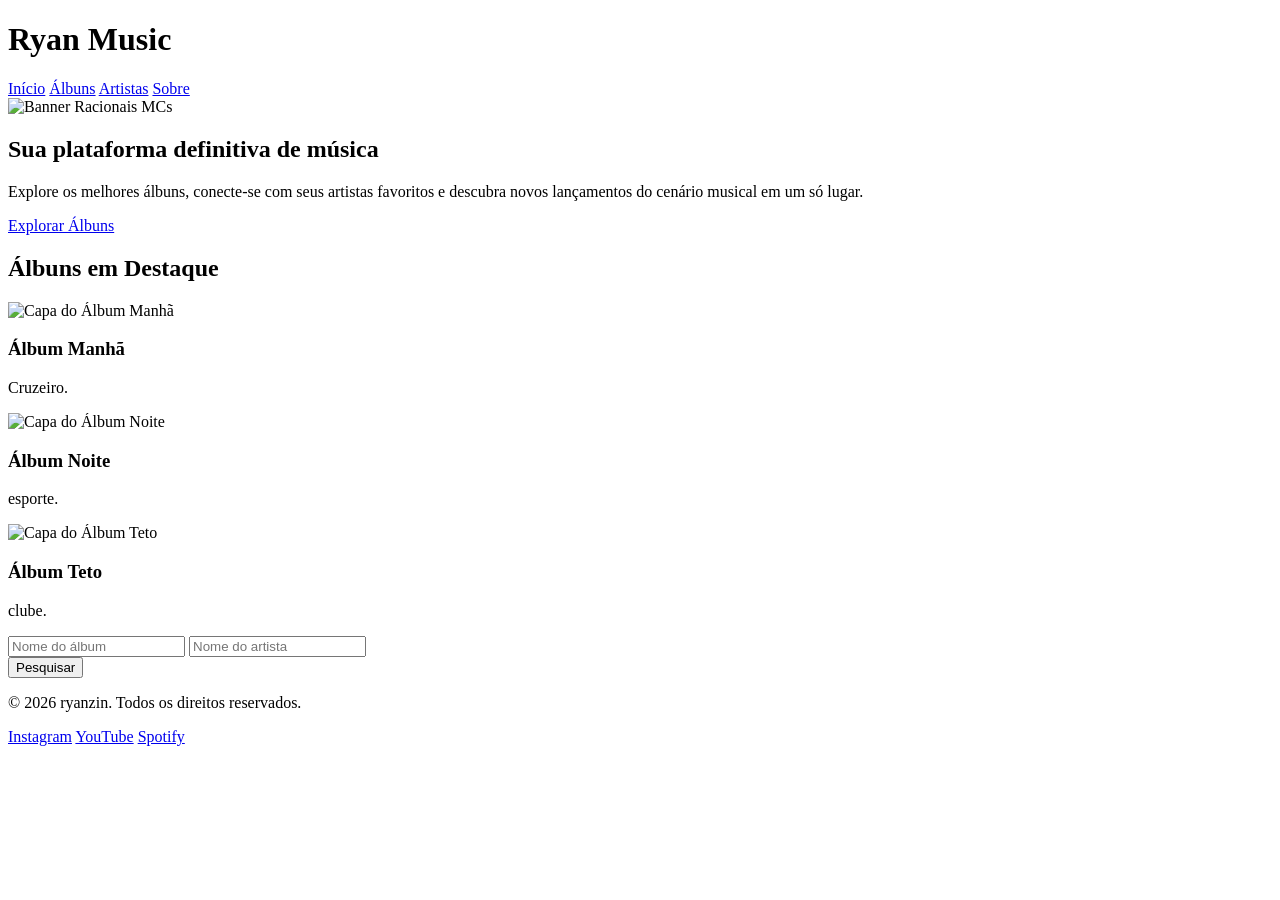
==== public/index.html @ 91c82c15 "feat: implementa responsividade com CSS Grid, Flexbox e Media Queries" ====
<!DOCTYPE html>
<html lang="pt-br">

<head>
    <meta charset="UTF-8">
    <meta name="viewport" content="width=device-width, initial-scale=1.0">
    <link rel="stylesheet" href="/Semanal4-project/public/css/style.css">
    <title>Ryan Music</title>
</head>

<body>

    <!-- Cabeçalho com Logo -->
    <header class="top">
        <h1>Ryan Music</h1>
        <nav class="top-bar">
            <a href="#">Início</a>
            <a href="#albuns">Álbuns</a>
            <a href="#artistas">Artistas</a>
            <a href="#sobre">Sobre</a>
        </nav>
    </header>

    <main>
        <!-- Seção Principal -->
        <section class="hero-section">
            <div class="main">
                <img src="/Semanal4-project/public/images/racionais.png" alt="Banner Racionais MCs" class="banner-img">
                <div class="hero-text">
                    <h2>Sua plataforma definitiva de música</h2>
                    <p>Explore os melhores álbuns, conecte-se com seus artistas favoritos e descubra novos lançamentos
                        do cenário musical em um só lugar.</p>
                </div>
                <a class="explorar" href="#albuns">Explorar Álbuns</a>
            </div>
        </section>

        <!-- Seção Secundária com Cards -->
        <section class="cards-section" id="albuns">
            <h2>Álbuns em Destaque</h2>
            <div class="cards-grid">

                <article class="card">
                    <img src="/Semanal4-project/public/images/teto.png" alt="Capa do Álbum Manhã">
                    <h3>Álbum Manhã</h3>
                    <p>Cruzeiro.</p>
                </article>

                <article class="card">
                    <img src="/Semanal4-project/public/images/teto.png" alt="Capa do Álbum Noite">
                    <h3>Álbum Noite</h3>
                    <p>esporte.</p>
                </article>

                <article class="card">
                    <img src="/Semanal4-project/public/images/teto.png" alt="Capa do Álbum Teto">
                    <h3>Álbum Teto</h3>
                    <p>clube.</p>
                </article>

            </div>
        </section>

        <!-- Formulário de Busca -->
        <section class="base">
            <form action="#">
                <div class="input-group">
                    <input type="text" name="album" id="album" placeholder="Nome do álbum">
                    <input type="text" name="name" id="name" placeholder="Nome do artista">
                </div>
                <button type="submit" class="pesquisar">Pesquisar</button>
            </form>
        </section>
    </main>

    <!-- Rodapé -->
    <footer class="footer">
        <p>&copy; 2026 ryanzin. Todos os direitos reservados.</p>
        <div class="social-links">
            <a href="#">Instagram</a>
            <a href="#">YouTube</a>
            <a href="#">Spotify</a>
        </div>
    </footer>

</body>

</html>
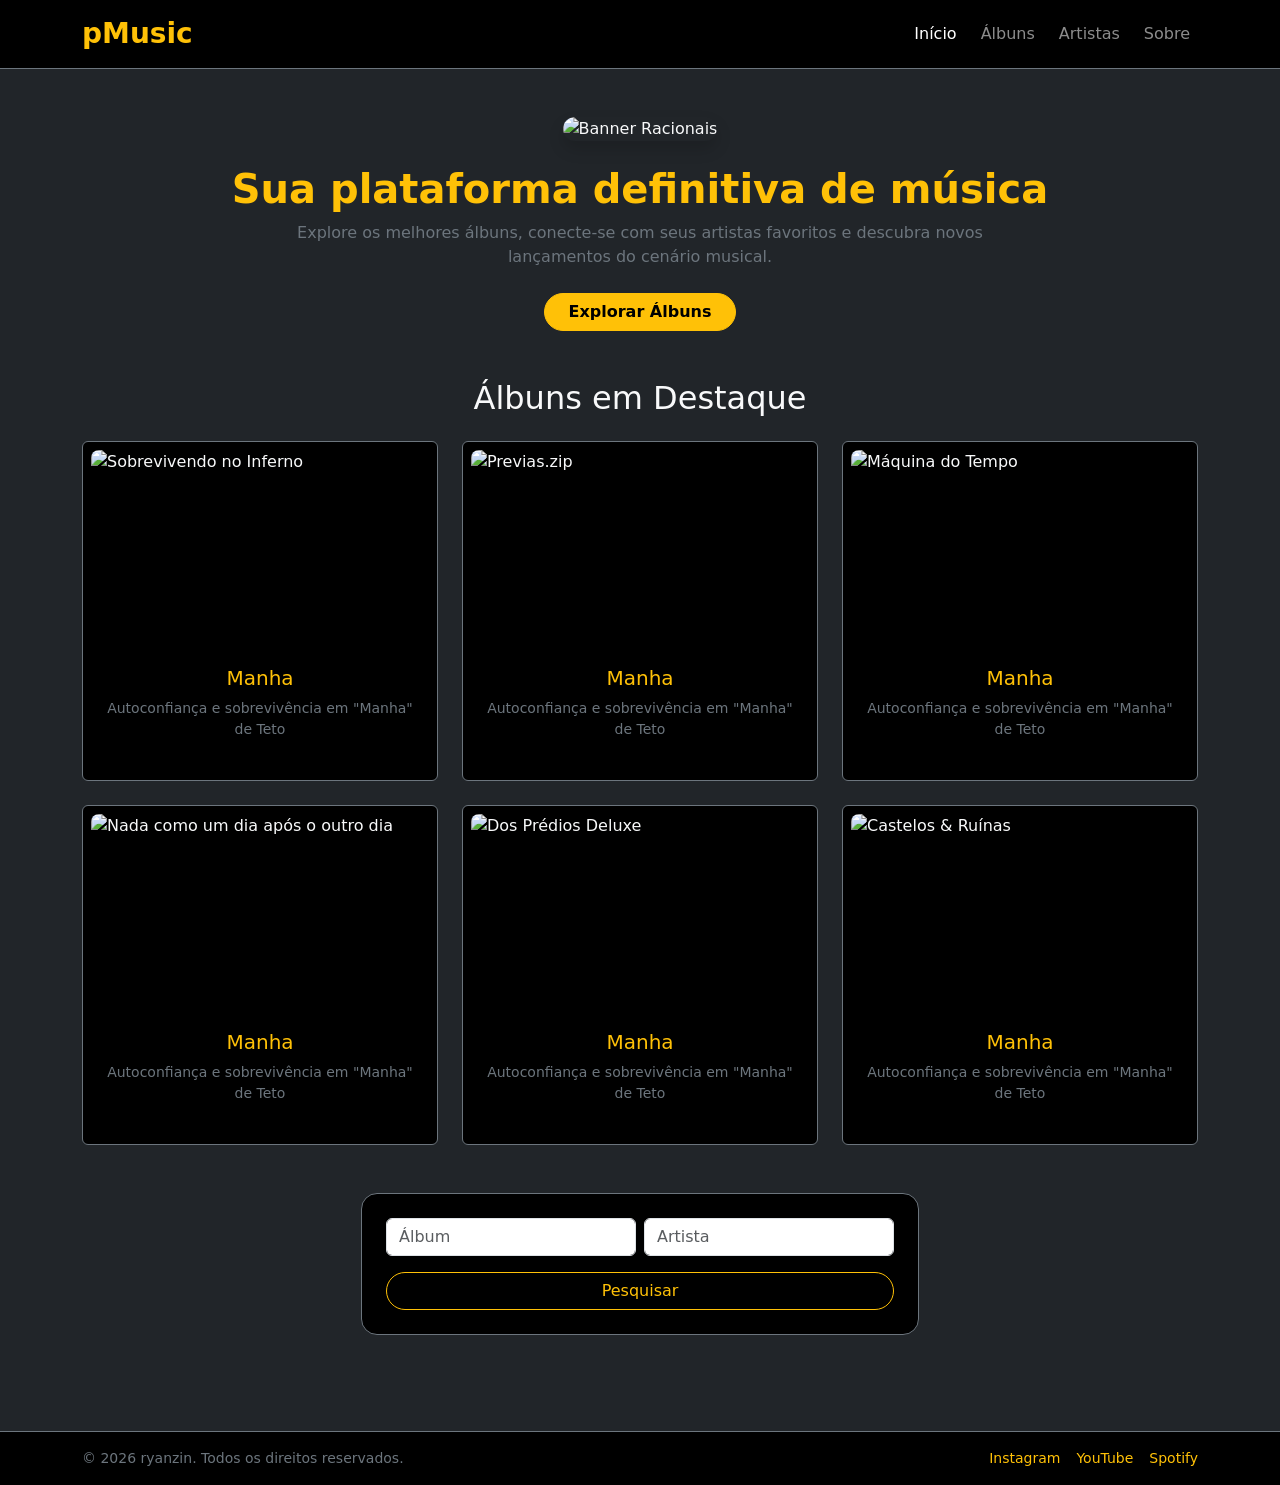
==== commit 615681af: "Criacao da versao responsiva com Bootstrap" ====
--- a/public/index.html
+++ b/public/index.html
@@ -4,85 +4,158 @@
 <head>
     <meta charset="UTF-8">
     <meta name="viewport" content="width=device-width, initial-scale=1.0">
-    <link rel="stylesheet" href="/Semanal4-project/public/css/style.css">
-    <title>Ryan Music</title>
+    <title>pMusic</title>
+    <!-- Bootstrap 5 CSS -->
+    <link href="https://cdn.jsdelivr.net/npm/bootstrap@5.3.3/dist/css/bootstrap.min.css" rel="stylesheet">
+    <link rel="stylesheet" href="public/css/style.css">
 </head>
 
-<body>
+<body class="bg-dark text-light">
 
-    <!-- Cabeçalho com Logo -->
-    <header class="top">
-        <h1>Ryan Music</h1>
-        <nav class="top-bar">
-            <a href="#">Início</a>
-            <a href="#albuns">Álbuns</a>
-            <a href="#artistas">Artistas</a>
-            <a href="#sobre">Sobre</a>
+    <!-- Cabeçalho -->
+    <header>
+        <nav class="navbar navbar-expand-lg navbar-dark bg-black border-bottom border-secondary px-3">
+            <div class="container">
+                <a class="navbar-brand text-warning fw-bold fs-3" href="#">pMusic</a>
+
+                <button class="navbar-toggler" type="button" data-bs-toggle="collapse" data-bs-target="#menu"
+                    aria-controls="menu" aria-expanded="false" aria-label="Alternar navegação">
+                    <span class="navbar-toggler-icon"></span>
+                </button>
+
+                <div class="collapse navbar-collapse justify-content-end" id="menu">
+                    <div class="navbar-nav gap-2">
+                        <a class="nav-link active" href="#">Início</a>
+                        <a class="nav-link" href="#albuns">Álbuns</a>
+                        <a class="nav-link" href="#artistas">Artistas</a>
+                        <a class="nav-link" href="#sobre">Sobre</a>
+                    </div>
+                </div>
+            </div>
         </nav>
     </header>
 
-    <main>
-        <!-- Seção Principal -->
-        <section class="hero-section">
-            <div class="main">
-                <img src="/Semanal4-project/public/images/racionais.png" alt="Banner Racionais MCs" class="banner-img">
-                <div class="hero-text">
-                    <h2>Sua plataforma definitiva de música</h2>
-                    <p>Explore os melhores álbuns, conecte-se com seus artistas favoritos e descubra novos lançamentos
-                        do cenário musical em um só lugar.</p>
-                </div>
-                <a class="explorar" href="#albuns">Explorar Álbuns</a>
-            </div>
+    <main class="container py-5">
+        <!-- Hero / Destaque -->
+        <section class="text-center mb-5">
+            <img src="/Semanal4-project/public/images/racionais.png" alt="Banner Racionais"
+                class="img-fluid rounded-4 mb-4 shadow" style="max-height: 400px; width: 100%; object-fit: cover;">
+            <h1 class="text-warning fw-bold display-6">Sua plataforma definitiva de música</h1>
+            <p class="text-secondary col-md-8 mx-auto">Explore os melhores álbuns, conecte-se com seus artistas
+                favoritos e descubra novos lançamentos do cenário musical.</p>
+            <a href="#albuns" class="btn btn-warning rounded-pill px-4 fw-bold mt-2">Explorar Álbuns</a>
         </section>
 
-        <!-- Seção Secundária com Cards -->
-        <section class="cards-section" id="albuns">
-            <h2>Álbuns em Destaque</h2>
-            <div class="cards-grid">
+        <!-- Cards de Álbuns (6 Cards) -->
+        <section id="albuns" class="mb-5">
+            <h2 class="text-center mb-4">Álbuns em Destaque</h2>
+            <div class="row g-4">
 
-                <article class="card">
-                    <img src="/Semanal4-project/public/images/teto.png" alt="Capa do Álbum Manhã">
-                    <h3>Álbum Manhã</h3>
-                    <p>Cruzeiro.</p>
-                </article>
+                <!-- Card 1 -->
+                <div class="col-12 col-md-4">
+                    <div class="card bg-black text-light border-secondary h-100 p-2">
+                        <img src="/Semanal4-project/public/images/teto.png" alt="Sobrevivendo no Inferno"
+                            class="card-img-top rounded-3 object-fit-cover" style="height: 200px;">
+                        <div class="card-body text-center">
+                            <h3 class="h5 text-warning">Manha</h3>
+                            <p class="text-secondary small">Autoconfiança e sobrevivência em "Manha" de Teto</p>
+                        </div>
+                    </div>
+                </div>
 
-                <article class="card">
-                    <img src="/Semanal4-project/public/images/teto.png" alt="Capa do Álbum Noite">
-                    <h3>Álbum Noite</h3>
-                    <p>esporte.</p>
-                </article>
+                <!-- Card 2 -->
+                <div class="col-12 col-md-4">
+                    <div class="card bg-black text-light border-secondary h-100 p-2">
+                        <img src="/Semanal4-project/public/images/teto.png" alt="Previas.zip"
+                            class="card-img-top rounded-3 object-fit-cover" style="height: 200px;">
+                        <div class="card-body text-center">
+                            <h3 class="h5 text-warning">Manha</h3>
+                            <p class="text-secondary small">Autoconfiança e sobrevivência em "Manha" de Teto</p>
+                        </div>
+                    </div>
+                </div>
 
-                <article class="card">
-                    <img src="/Semanal4-project/public/images/teto.png" alt="Capa do Álbum Teto">
-                    <h3>Álbum Teto</h3>
-                    <p>clube.</p>
-                </article>
+                <!-- Card 3 -->
+                <div class="col-12 col-md-4">
+                    <div class="card bg-black text-light border-secondary h-100 p-2">
+                        <img src="/Semanal4-project/public/images/teto.png" alt="Máquina do Tempo"
+                            class="card-img-top rounded-3 object-fit-cover" style="height: 200px;">
+                        <div class="card-body text-center">
+                            <h3 class="h5 text-warning">Manha</h3>
+                            <p class="text-secondary small">Autoconfiança e sobrevivência em "Manha" de Teto</p>
+                        </div>
+                    </div>
+                </div>
+
+                <!-- Card 4 -->
+                <div class="col-12 col-md-4">
+                    <div class="card bg-black text-light border-secondary h-100 p-2">
+                        <img src="/Semanal4-project/public/images/teto.png" alt="Nada como um dia após o outro dia"
+                            class="card-img-top rounded-3 object-fit-cover" style="height: 200px;">
+                        <div class="card-body text-center">
+                            <h3 class="h5 text-warning">Manha</h3>
+                            <p class="text-secondary small">Autoconfiança e sobrevivência em "Manha" de Teto</p>
+                        </div>
+                    </div>
+                </div>
+
+                <!-- Card 5 -->
+                <div class="col-12 col-md-4">
+                    <div class="card bg-black text-light border-secondary h-100 p-2">
+                        <img src="/Semanal4-project/public/images/teto.png" alt="Dos Prédios Deluxe"
+                            class="card-img-top rounded-3 object-fit-cover" style="height: 200px;">
+                        <div class="card-body text-center">
+                            <h3 class="h5 text-warning">Manha</h3>
+                            <p class="text-secondary small">Autoconfiança e sobrevivência em "Manha" de Teto</p>
+                        </div>
+                    </div>
+                </div>
+
+                <!-- Card 6 -->
+                <div class="col-12 col-md-4">
+                    <div class="card bg-black text-light border-secondary h-100 p-2">
+                        <img src="/Semanal4-project/public/images/teto.png" alt="Castelos & Ruínas"
+                            class="card-img-top rounded-3 object-fit-cover" style="height: 200px;">
+                        <div class="card-body text-center">
+                            <h3 class="h5 text-warning">Manha</h3>
+                            <p class="text-secondary small">Autoconfiança e sobrevivência em "Manha" de Teto</p>
+                        </div>
+                    </div>
+                </div>
 
             </div>
         </section>
 
         <!-- Formulário de Busca -->
-        <section class="base">
-            <form action="#">
-                <div class="input-group">
-                    <input type="text" name="album" id="album" placeholder="Nome do álbum">
-                    <input type="text" name="name" id="name" placeholder="Nome do artista">
+        <section class="col-md-6 mx-auto mb-5">
+            <form class="bg-black p-4 rounded-4 border border-secondary">
+                <div class="row g-2 mb-3">
+                    <div class="col-6">
+                        <input type="text" class="form-control" placeholder="Álbum">
+                    </div>
+                    <div class="col-6">
+                        <input type="text" class="form-control" placeholder="Artista">
+                    </div>
                 </div>
-                <button type="submit" class="pesquisar">Pesquisar</button>
+                <button type="submit" class="btn btn-outline-warning w-100 rounded-pill">Pesquisar</button>
             </form>
         </section>
     </main>
 
     <!-- Rodapé -->
-    <footer class="footer">
-        <p>&copy; 2026 ryanzin. Todos os direitos reservados.</p>
-        <div class="social-links">
-            <a href="#">Instagram</a>
-            <a href="#">YouTube</a>
-            <a href="#">Spotify</a>
+    <footer class="bg-black border-top border-secondary py-3 text-center text-secondary">
+        <div class="container d-flex flex-column flex-md-row justify-content-between align-items-center gap-2">
+            <p class="mb-0 small">&copy; 2026 ryanzin. Todos os direitos reservados.</p>
+            <div class="d-flex gap-3">
+                <a href="#" class="text-warning text-decoration-none small">Instagram</a>
+                <a href="#" class="text-warning text-decoration-none small">YouTube</a>
+                <a href="#" class="text-warning text-decoration-none small">Spotify</a>
+            </div>
         </div>
     </footer>
 
+    <!-- Bootstrap 5 JS -->
+    <script src="https://cdn.jsdelivr.net/npm/bootstrap@5.3.3/dist/js/bootstrap.bundle.min.js"></script>
 </body>
 
 </html>
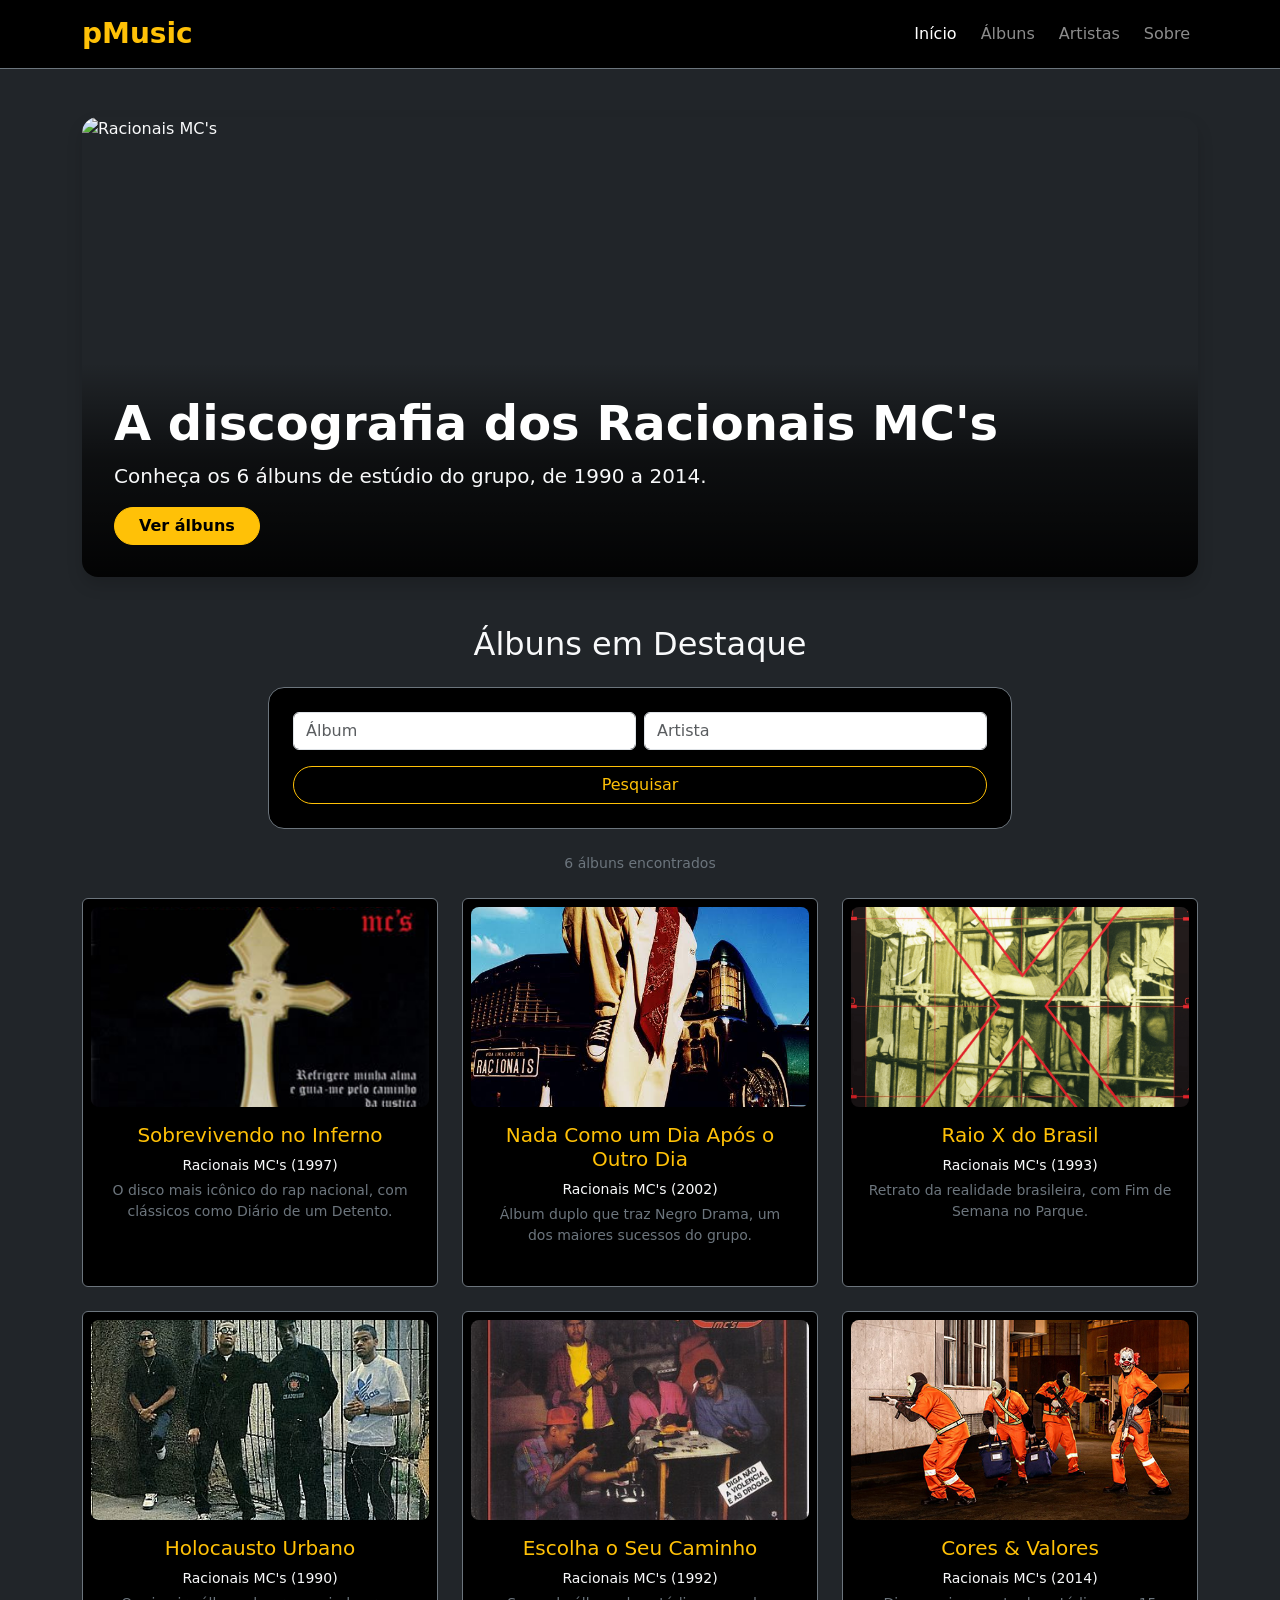
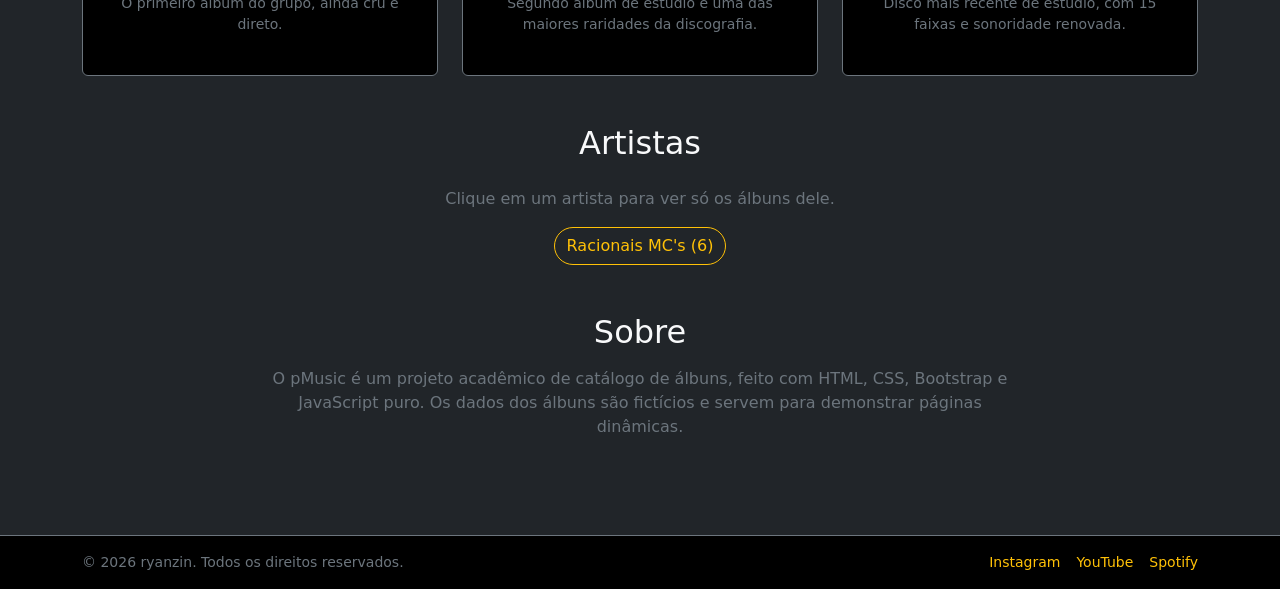
==== commit 710509a8: "feat: implementa páginas de detalhes dinâmicas" ====
--- a/public/index.html
+++ b/public/index.html
@@ -5,27 +5,60 @@
     <meta charset="UTF-8">
     <meta name="viewport" content="width=device-width, initial-scale=1.0">
     <title>pMusic</title>
-    <!-- Bootstrap 5 CSS -->
     <link href="https://cdn.jsdelivr.net/npm/bootstrap@5.3.3/dist/css/bootstrap.min.css" rel="stylesheet">
-    <link rel="stylesheet" href="public/css/style.css">
+    <link rel="stylesheet" href="/public/css/style.css">
+    <style>
+        .hero {
+            position: relative;
+            overflow: hidden;
+        }
+
+        .hero-img {
+            display: block;
+            width: 100%;
+            height: 460px;
+            object-fit: cover;
+            object-position: center 20%;
+        }
+
+        .hero-texto {
+            position: absolute;
+            left: 0;
+            right: 0;
+            bottom: 0;
+            padding: 2rem;
+            background: linear-gradient(to top, rgba(0, 0, 0, .92) 0%, rgba(0, 0, 0, .6) 55%, rgba(0, 0, 0, 0) 100%);
+        }
+
+        .hero-texto p {
+            max-width: 38rem;
+        }
+
+        @media (max-width: 576px) {
+            .hero-img {
+                height: 380px;
+            }
+
+            .hero-texto {
+                padding: 1.25rem;
+            }
+        }
+    </style>
 </head>
 
 <body class="bg-dark text-light">
 
-    <!-- Cabeçalho -->
     <header>
         <nav class="navbar navbar-expand-lg navbar-dark bg-black border-bottom border-secondary px-3">
             <div class="container">
-                <a class="navbar-brand text-warning fw-bold fs-3" href="#">pMusic</a>
-
+                <a class="navbar-brand text-warning fw-bold fs-3" href="index.html">pMusic</a>
                 <button class="navbar-toggler" type="button" data-bs-toggle="collapse" data-bs-target="#menu"
                     aria-controls="menu" aria-expanded="false" aria-label="Alternar navegação">
                     <span class="navbar-toggler-icon"></span>
                 </button>
-
                 <div class="collapse navbar-collapse justify-content-end" id="menu">
                     <div class="navbar-nav gap-2">
-                        <a class="nav-link active" href="#">Início</a>
+                        <a class="nav-link active" href="index.html">Início</a>
                         <a class="nav-link" href="#albuns">Álbuns</a>
                         <a class="nav-link" href="#artistas">Artistas</a>
                         <a class="nav-link" href="#sobre">Sobre</a>
@@ -36,113 +69,52 @@
     </header>
 
     <main class="container py-5">
-        <!-- Hero / Destaque -->
-        <section class="text-center mb-5">
-            <img src="/Semanal4-project/public/images/racionais.png" alt="Banner Racionais"
-                class="img-fluid rounded-4 mb-4 shadow" style="max-height: 400px; width: 100%; object-fit: cover;">
-            <h1 class="text-warning fw-bold display-6">Sua plataforma definitiva de música</h1>
-            <p class="text-secondary col-md-8 mx-auto">Explore os melhores álbuns, conecte-se com seus artistas
-                favoritos e descubra novos lançamentos do cenário musical.</p>
-            <a href="#albuns" class="btn btn-warning rounded-pill px-4 fw-bold mt-2">Explorar Álbuns</a>
-        </section>
-
-        <!-- Cards de Álbuns (6 Cards) -->
-        <section id="albuns" class="mb-5">
-            <h2 class="text-center mb-4">Álbuns em Destaque</h2>
-            <div class="row g-4">
-
-                <!-- Card 1 -->
-                <div class="col-12 col-md-4">
-                    <div class="card bg-black text-light border-secondary h-100 p-2">
-                        <img src="/Semanal4-project/public/images/teto.png" alt="Sobrevivendo no Inferno"
-                            class="card-img-top rounded-3 object-fit-cover" style="height: 200px;">
-                        <div class="card-body text-center">
-                            <h3 class="h5 text-warning">Manha</h3>
-                            <p class="text-secondary small">Autoconfiança e sobrevivência em "Manha" de Teto</p>
-                        </div>
-                    </div>
-                </div>
-
-                <!-- Card 2 -->
-                <div class="col-12 col-md-4">
-                    <div class="card bg-black text-light border-secondary h-100 p-2">
-                        <img src="/Semanal4-project/public/images/teto.png" alt="Previas.zip"
-                            class="card-img-top rounded-3 object-fit-cover" style="height: 200px;">
-                        <div class="card-body text-center">
-                            <h3 class="h5 text-warning">Manha</h3>
-                            <p class="text-secondary small">Autoconfiança e sobrevivência em "Manha" de Teto</p>
-                        </div>
-                    </div>
-                </div>
-
-                <!-- Card 3 -->
-                <div class="col-12 col-md-4">
-                    <div class="card bg-black text-light border-secondary h-100 p-2">
-                        <img src="/Semanal4-project/public/images/teto.png" alt="Máquina do Tempo"
-                            class="card-img-top rounded-3 object-fit-cover" style="height: 200px;">
-                        <div class="card-body text-center">
-                            <h3 class="h5 text-warning">Manha</h3>
-                            <p class="text-secondary small">Autoconfiança e sobrevivência em "Manha" de Teto</p>
-                        </div>
-                    </div>
-                </div>
-
-                <!-- Card 4 -->
-                <div class="col-12 col-md-4">
-                    <div class="card bg-black text-light border-secondary h-100 p-2">
-                        <img src="/Semanal4-project/public/images/teto.png" alt="Nada como um dia após o outro dia"
-                            class="card-img-top rounded-3 object-fit-cover" style="height: 200px;">
-                        <div class="card-body text-center">
-                            <h3 class="h5 text-warning">Manha</h3>
-                            <p class="text-secondary small">Autoconfiança e sobrevivência em "Manha" de Teto</p>
-                        </div>
-                    </div>
-                </div>
-
-                <!-- Card 5 -->
-                <div class="col-12 col-md-4">
-                    <div class="card bg-black text-light border-secondary h-100 p-2">
-                        <img src="/Semanal4-project/public/images/teto.png" alt="Dos Prédios Deluxe"
-                            class="card-img-top rounded-3 object-fit-cover" style="height: 200px;">
-                        <div class="card-body text-center">
-                            <h3 class="h5 text-warning">Manha</h3>
-                            <p class="text-secondary small">Autoconfiança e sobrevivência em "Manha" de Teto</p>
-                        </div>
-                    </div>
-                </div>
-
-                <!-- Card 6 -->
-                <div class="col-12 col-md-4">
-                    <div class="card bg-black text-light border-secondary h-100 p-2">
-                        <img src="/Semanal4-project/public/images/teto.png" alt="Castelos & Ruínas"
-                            class="card-img-top rounded-3 object-fit-cover" style="height: 200px;">
-                        <div class="card-body text-center">
-                            <h3 class="h5 text-warning">Manha</h3>
-                            <p class="text-secondary small">Autoconfiança e sobrevivência em "Manha" de Teto</p>
-                        </div>
-                    </div>
-                </div>
-
+        <section class="hero rounded-4 shadow mb-5">
+            <img src="/public/images/racionais.png" alt="Racionais MC's" class="hero-img">
+            <div class="hero-texto">
+                <h1 class="fw-bold display-5 text-white mb-2">A discografia dos Racionais MC's</h1>
+                <p id="resumo" class="fs-5 text-light mb-3">Conheça os álbuns de estúdio do grupo.</p>
+                <a href="#albuns" class="btn btn-warning rounded-pill px-4 fw-bold">Ver álbuns</a>
             </div>
         </section>
 
-        <!-- Formulário de Busca -->
-        <section class="col-md-6 mx-auto mb-5">
-            <form class="bg-black p-4 rounded-4 border border-secondary">
+        <section id="albuns" class="mb-5">
+            <h2 class="text-center mb-4">Álbuns em Destaque</h2>
+
+            <!-- Busca: filtra os cards enquanto você digita -->
+            <form id="form-busca" class="bg-black p-4 rounded-4 border border-secondary col-md-8 mx-auto mb-4">
                 <div class="row g-2 mb-3">
-                    <div class="col-6">
-                        <input type="text" class="form-control" placeholder="Álbum">
+                    <div class="col-12 col-sm-6">
+                        <label for="busca-album" class="visually-hidden">Álbum</label>
+                        <input type="text" id="busca-album" class="form-control" placeholder="Álbum">
                     </div>
-                    <div class="col-6">
-                        <input type="text" class="form-control" placeholder="Artista">
+                    <div class="col-12 col-sm-6">
+                        <label for="busca-artista" class="visually-hidden">Artista</label>
+                        <input type="text" id="busca-artista" class="form-control" placeholder="Artista">
                     </div>
                 </div>
                 <button type="submit" class="btn btn-outline-warning w-100 rounded-pill">Pesquisar</button>
             </form>
+            <p id="contador" class="text-center text-secondary small mb-4" aria-live="polite"></p>
+
+            <!-- Cards gerados pelo app.js -->
+            <div id="lista" class="row g-4"></div>
+        </section>
+
+        <section id="artistas" class="mb-5 text-center">
+            <h2 class="mb-4">Artistas</h2>
+            <p class="text-secondary">Clique em um artista para ver só os álbuns dele.</p>
+            <div id="lista-artistas" class="d-flex flex-wrap justify-content-center gap-2"></div>
+        </section>
+
+        <section id="sobre" class="mb-5 text-center">
+            <h2 class="mb-3">Sobre</h2>
+            <p class="text-secondary col-md-8 mx-auto">O pMusic é um projeto acadêmico de catálogo de álbuns,
+                feito com HTML, CSS, Bootstrap e JavaScript puro. Os dados dos álbuns são fictícios
+                e servem para demonstrar páginas dinâmicas.</p>
         </section>
     </main>
 
-    <!-- Rodapé -->
     <footer class="bg-black border-top border-secondary py-3 text-center text-secondary">
         <div class="container d-flex flex-column flex-md-row justify-content-between align-items-center gap-2">
             <p class="mb-0 small">&copy; 2026 ryanzin. Todos os direitos reservados.</p>
@@ -154,8 +126,8 @@
         </div>
     </footer>
 
-    <!-- Bootstrap 5 JS -->
     <script src="https://cdn.jsdelivr.net/npm/bootstrap@5.3.3/dist/js/bootstrap.bundle.min.js"></script>
+    <script src="/public/js/app.js"></script>
 </body>
 
 </html>
--- a/public/css/style.css
+++ b/public/css/style.css
@@ -0,0 +1,8 @@
+.card {
+    transition: transform 0.2s ease;
+}
+
+.card:hover {
+    transform: translateY(-4px);
+    border-color: #ffc107 !important;
+}
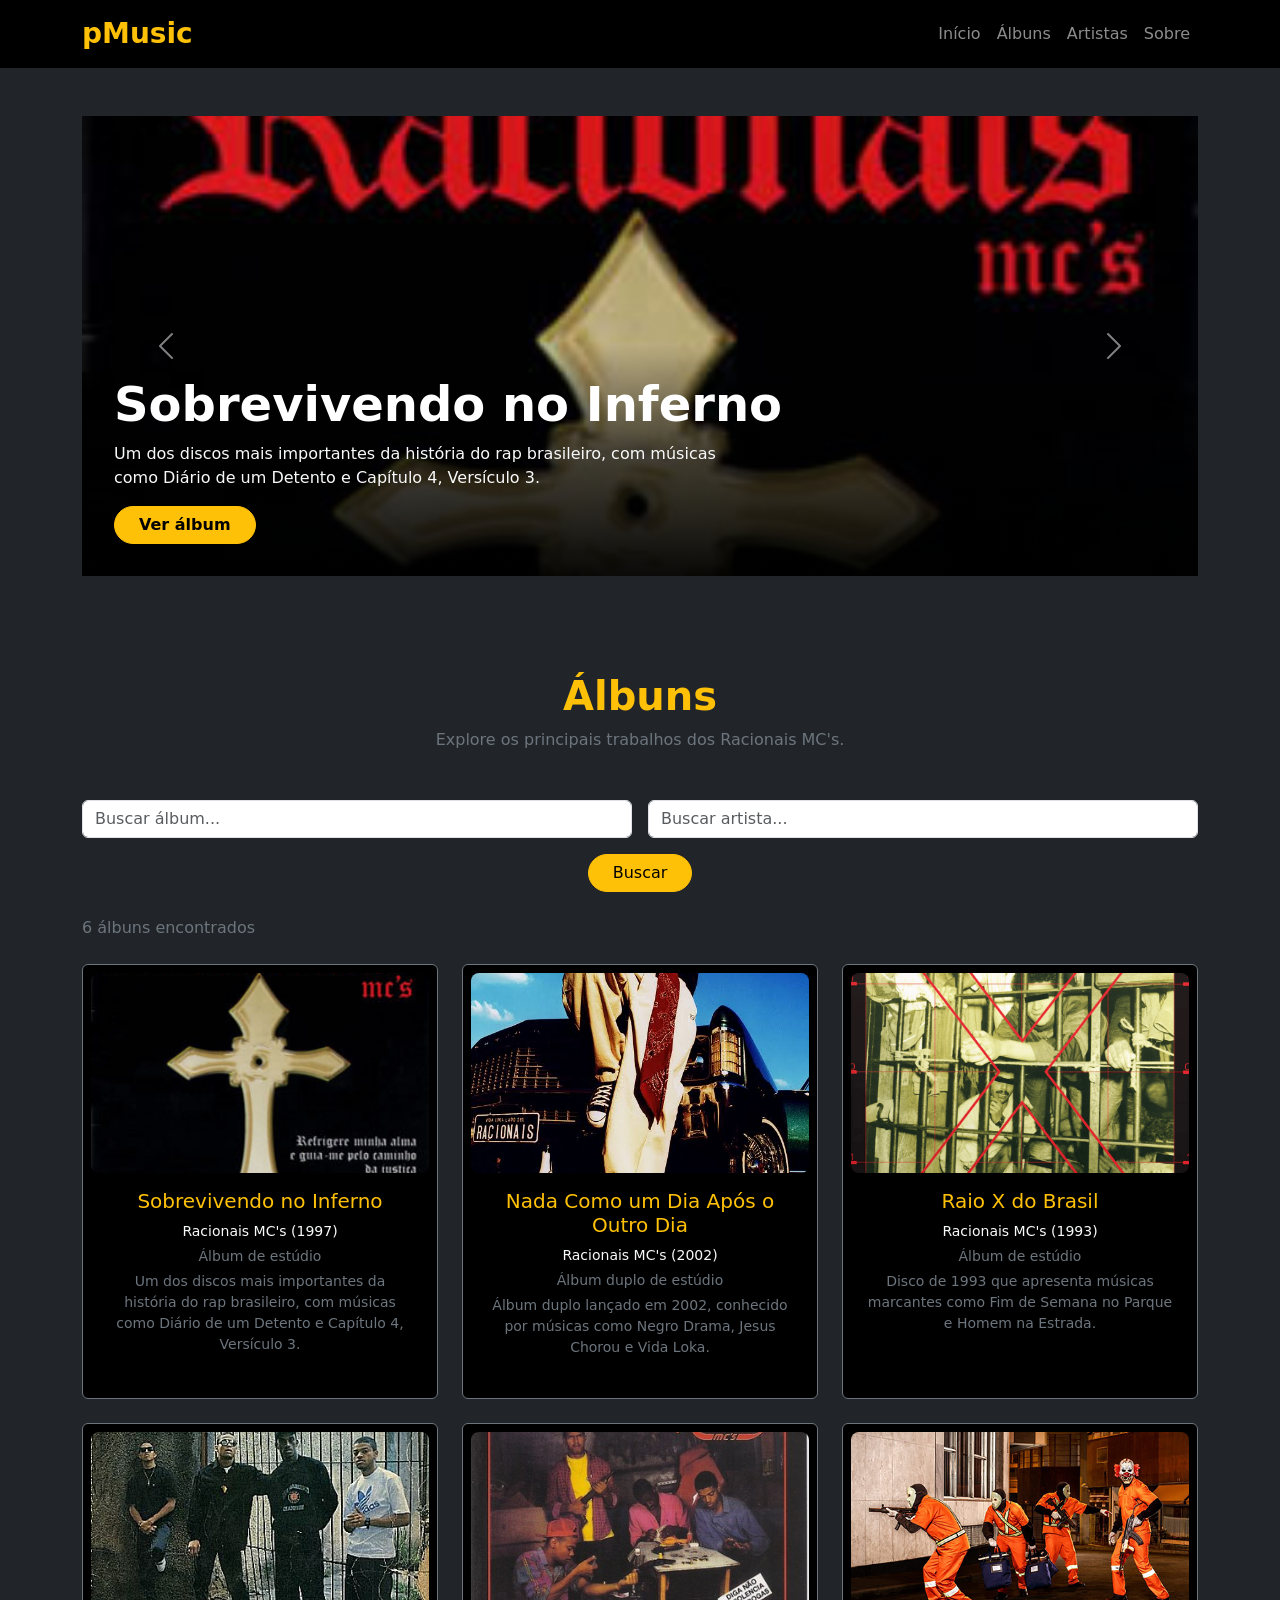
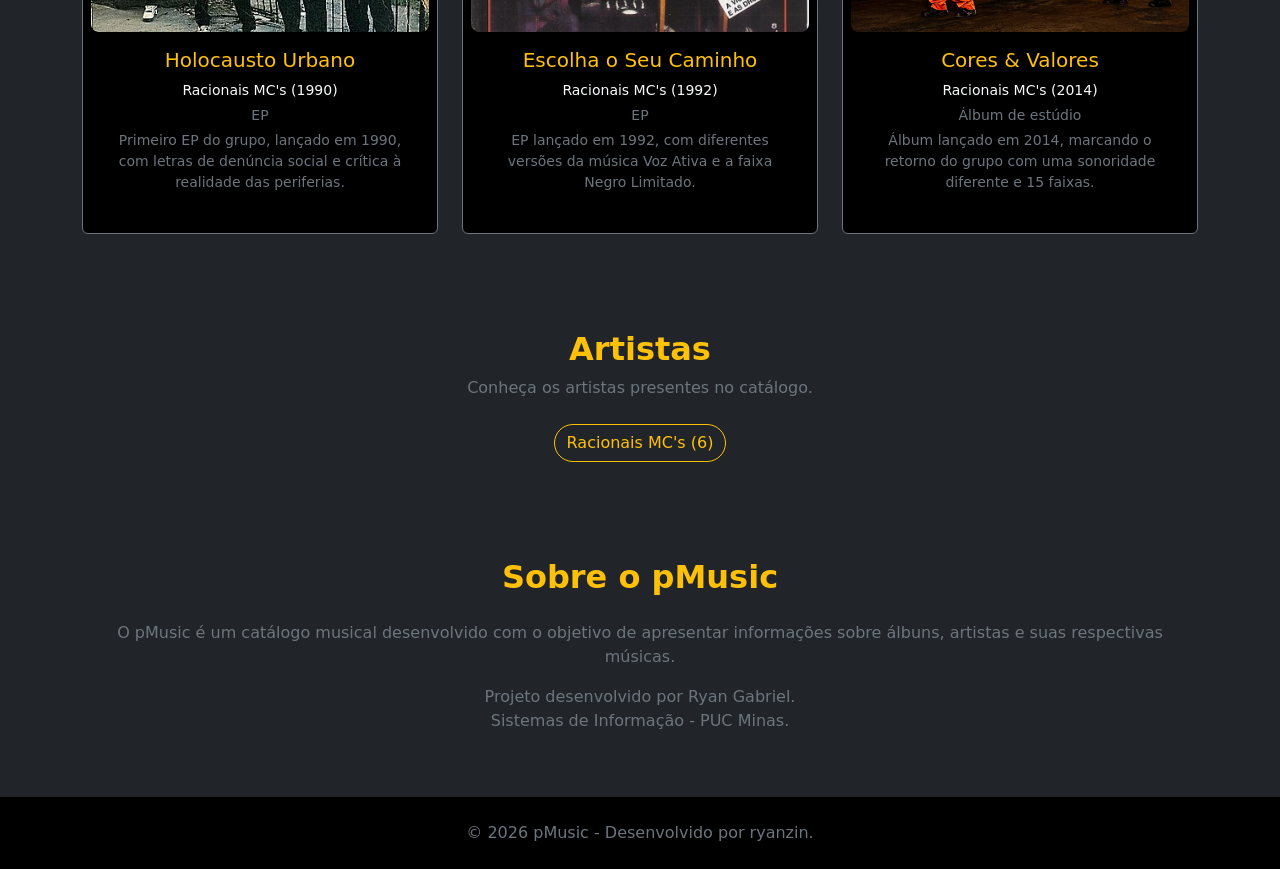
==== commit e0b73d4f: "Corrige navegação do carrossel e página de detalhes" ====
--- a/public/index.html
+++ b/public/index.html
@@ -4,130 +4,201 @@
 <head>
     <meta charset="UTF-8">
     <meta name="viewport" content="width=device-width, initial-scale=1.0">
+
     <title>pMusic</title>
-    <link href="https://cdn.jsdelivr.net/npm/bootstrap@5.3.3/dist/css/bootstrap.min.css" rel="stylesheet">
-    <link rel="stylesheet" href="/public/css/style.css">
-    <style>
-        .hero {
-            position: relative;
-            overflow: hidden;
-        }
-
-        .hero-img {
-            display: block;
-            width: 100%;
-            height: 460px;
-            object-fit: cover;
-            object-position: center 20%;
-        }
-
-        .hero-texto {
-            position: absolute;
-            left: 0;
-            right: 0;
-            bottom: 0;
-            padding: 2rem;
-            background: linear-gradient(to top, rgba(0, 0, 0, .92) 0%, rgba(0, 0, 0, .6) 55%, rgba(0, 0, 0, 0) 100%);
-        }
-
-        .hero-texto p {
-            max-width: 38rem;
-        }
-
-        @media (max-width: 576px) {
-            .hero-img {
-                height: 380px;
-            }
-
-            .hero-texto {
-                padding: 1.25rem;
-            }
-        }
-    </style>
+
+    <link
+        href="https://cdn.jsdelivr.net/npm/bootstrap@5.3.3/dist/css/bootstrap.min.css"
+        rel="stylesheet"
+    >
+
+    <link rel="stylesheet" href="./css/style.css">
 </head>
 
 <body class="bg-dark text-light">
 
     <header>
-        <nav class="navbar navbar-expand-lg navbar-dark bg-black border-bottom border-secondary px-3">
+        <nav class="navbar navbar-expand-lg navbar-dark bg-black">
             <div class="container">
-                <a class="navbar-brand text-warning fw-bold fs-3" href="index.html">pMusic</a>
-                <button class="navbar-toggler" type="button" data-bs-toggle="collapse" data-bs-target="#menu"
-                    aria-controls="menu" aria-expanded="false" aria-label="Alternar navegação">
+
+                <a class="navbar-brand fw-bold text-warning fs-3" href="index.html">
+                    pMusic
+                </a>
+
+                <button
+                    class="navbar-toggler"
+                    type="button"
+                    data-bs-toggle="collapse"
+                    data-bs-target="#menu"
+                    aria-controls="menu"
+                    aria-expanded="false"
+                    aria-label="Abrir menu"
+                >
                     <span class="navbar-toggler-icon"></span>
                 </button>
-                <div class="collapse navbar-collapse justify-content-end" id="menu">
-                    <div class="navbar-nav gap-2">
-                        <a class="nav-link active" href="index.html">Início</a>
-                        <a class="nav-link" href="#albuns">Álbuns</a>
-                        <a class="nav-link" href="#artistas">Artistas</a>
-                        <a class="nav-link" href="#sobre">Sobre</a>
-                    </div>
-                </div>
+
+                <div class="collapse navbar-collapse" id="menu">
+                    <ul class="navbar-nav ms-auto">
+
+                        <li class="nav-item">
+                            <a class="nav-link" href="index.html">Início</a>
+                        </li>
+
+                        <li class="nav-item">
+                            <a class="nav-link" href="#albuns">Álbuns</a>
+                        </li>
+
+                        <li class="nav-item">
+                            <a class="nav-link" href="#artistas">Artistas</a>
+                        </li>
+
+                        <li class="nav-item">
+                            <a class="nav-link" href="#sobre">Sobre</a>
+                        </li>
+
+                    </ul>
+                </div>
+
             </div>
         </nav>
     </header>
 
-    <main class="container py-5">
-        <section class="hero rounded-4 shadow mb-5">
-            <img src="/public/images/racionais.png" alt="Racionais MC's" class="hero-img">
-            <div class="hero-texto">
-                <h1 class="fw-bold display-5 text-white mb-2">A discografia dos Racionais MC's</h1>
-                <p id="resumo" class="fs-5 text-light mb-3">Conheça os álbuns de estúdio do grupo.</p>
-                <a href="#albuns" class="btn btn-warning rounded-pill px-4 fw-bold">Ver álbuns</a>
-            </div>
-        </section>
-
-        <section id="albuns" class="mb-5">
-            <h2 class="text-center mb-4">Álbuns em Destaque</h2>
-
-            <!-- Busca: filtra os cards enquanto você digita -->
-            <form id="form-busca" class="bg-black p-4 rounded-4 border border-secondary col-md-8 mx-auto mb-4">
-                <div class="row g-2 mb-3">
-                    <div class="col-12 col-sm-6">
-                        <label for="busca-album" class="visually-hidden">Álbum</label>
-                        <input type="text" id="busca-album" class="form-control" placeholder="Álbum">
-                    </div>
-                    <div class="col-12 col-sm-6">
-                        <label for="busca-artista" class="visually-hidden">Artista</label>
-                        <input type="text" id="busca-artista" class="form-control" placeholder="Artista">
-                    </div>
-                </div>
-                <button type="submit" class="btn btn-outline-warning w-100 rounded-pill">Pesquisar</button>
+    <main>
+
+        <section class="container py-5">
+
+            <div
+                id="carrossel-destaques"
+                class="carousel slide carousel-fade"
+                data-bs-ride="carousel"
+                data-bs-interval="5000"
+            >
+
+                <div class="carousel-inner" id="lista-destaques">
+                    <!-- Conteúdo gerado pelo JavaScript -->
+                </div>
+
+                <button
+                    class="carousel-control-prev"
+                    type="button"
+                    data-bs-target="#carrossel-destaques"
+                    data-bs-slide="prev"
+                >
+                    <span class="carousel-control-prev-icon"></span>
+                    <span class="visually-hidden">Anterior</span>
+                </button>
+
+                <button
+                    class="carousel-control-next"
+                    type="button"
+                    data-bs-target="#carrossel-destaques"
+                    data-bs-slide="next"
+                >
+                    <span class="carousel-control-next-icon"></span>
+                    <span class="visually-hidden">Próximo</span>
+                </button>
+
+            </div>
+
+        </section>
+
+        <section id="albuns" class="container py-5">
+
+            <div class="text-center mb-5">
+                <h1 class="text-warning fw-bold">Álbuns</h1>
+
+                <p class="text-secondary">
+                    Explore os principais trabalhos dos Racionais MC's.
+                </p>
+            </div>
+
+            <form id="form-busca" class="row g-3 mb-4">
+
+                <div class="col-12 col-md-6">
+                    <input
+                        type="text"
+                        id="busca-album"
+                        class="form-control"
+                        placeholder="Buscar álbum..."
+                    >
+                </div>
+
+                <div class="col-12 col-md-6">
+                    <input
+                        type="text"
+                        id="busca-artista"
+                        class="form-control"
+                        placeholder="Buscar artista..."
+                    >
+                </div>
+
+                <div class="col-12 text-center">
+                    <button type="submit" class="btn btn-warning rounded-pill px-4">
+                        Buscar
+                    </button>
+                </div>
+
             </form>
-            <p id="contador" class="text-center text-secondary small mb-4" aria-live="polite"></p>
-
-            <!-- Cards gerados pelo app.js -->
-            <div id="lista" class="row g-4"></div>
-        </section>
-
-        <section id="artistas" class="mb-5 text-center">
-            <h2 class="mb-4">Artistas</h2>
-            <p class="text-secondary">Clique em um artista para ver só os álbuns dele.</p>
-            <div id="lista-artistas" class="d-flex flex-wrap justify-content-center gap-2"></div>
-        </section>
-
-        <section id="sobre" class="mb-5 text-center">
-            <h2 class="mb-3">Sobre</h2>
-            <p class="text-secondary col-md-8 mx-auto">O pMusic é um projeto acadêmico de catálogo de álbuns,
-                feito com HTML, CSS, Bootstrap e JavaScript puro. Os dados dos álbuns são fictícios
-                e servem para demonstrar páginas dinâmicas.</p>
-        </section>
+
+            <p id="contador" class="text-secondary mb-4"></p>
+
+            <div id="lista" class="row g-4">
+                <!-- Cards gerados pelo JavaScript -->
+            </div>
+
+        </section>
+
+        <section id="artistas" class="container py-5">
+
+            <div class="text-center mb-4">
+                <h2 class="text-warning fw-bold">Artistas</h2>
+
+                <p class="text-secondary">
+                    Conheça os artistas presentes no catálogo.
+                </p>
+            </div>
+
+            <div
+                id="lista-artistas"
+                class="d-flex flex-wrap justify-content-center gap-3"
+            >
+                <!-- Artistas gerados pelo JavaScript -->
+            </div>
+
+        </section>
+
+        <section id="sobre" class="container py-5">
+
+            <div class="text-center">
+
+                <h2 class="text-warning fw-bold mb-4">Sobre o pMusic</h2>
+
+                <p class="text-secondary mx-auto">
+                    O pMusic é um catálogo musical desenvolvido com o objetivo
+                    de apresentar informações sobre álbuns, artistas e suas
+                    respectivas músicas.
+                </p>
+
+                <p class="text-secondary">
+                    Projeto desenvolvido por Ryan Gabriel.
+                    <br>
+                    Sistemas de Informação - PUC Minas.
+                </p>
+
+            </div>
+
+        </section>
+
     </main>
 
-    <footer class="bg-black border-top border-secondary py-3 text-center text-secondary">
-        <div class="container d-flex flex-column flex-md-row justify-content-between align-items-center gap-2">
-            <p class="mb-0 small">&copy; 2026 ryanzin. Todos os direitos reservados.</p>
-            <div class="d-flex gap-3">
-                <a href="#" class="text-warning text-decoration-none small">Instagram</a>
-                <a href="#" class="text-warning text-decoration-none small">YouTube</a>
-                <a href="#" class="text-warning text-decoration-none small">Spotify</a>
-            </div>
-        </div>
+    <footer class="bg-black text-center py-4">
+        <p class="text-secondary mb-0">
+            © 2026 pMusic - Desenvolvido por ryanzin.
+        </p>
     </footer>
 
     <script src="https://cdn.jsdelivr.net/npm/bootstrap@5.3.3/dist/js/bootstrap.bundle.min.js"></script>
-    <script src="/public/js/app.js"></script>
+    <script src="./js/app.js"></script>
+
 </body>
-
 </html>
--- a/public/css/style.css
+++ b/public/css/style.css
@@ -1,8 +1,103 @@
+body {
+    min-height: 100vh;
+}
+
+.hero {
+    position: relative;
+    height: 460px;
+    overflow: hidden;
+}
+
+.hero-img {
+    display: block;
+    width: 100%;
+    height: 460px;
+    object-fit: cover;
+    object-position: center 20%;
+}
+
+.hero-texto {
+    position: absolute;
+    left: 0;
+    right: 0;
+    bottom: 0;
+    padding: 2rem;
+
+    background: linear-gradient(to top,
+            rgba(0, 0, 0, 0.95) 0%,
+            rgba(0, 0, 0, 0.65) 55%,
+            rgba(0, 0, 0, 0) 100%);
+}
+
+.hero-texto p {
+    max-width: 38rem;
+}
+
 .card {
-    transition: transform 0.2s ease;
+    transition: transform 0.2s ease, border-color 0.2s ease;
 }
 
 .card:hover {
     transform: translateY(-4px);
     border-color: #ffc107 !important;
-}+}
+
+.capa-album {
+    width: 100%;
+    height: 200px;
+    object-fit: cover;
+}
+
+.galeria-img {
+    width: 100%;
+    height: 250px;
+    object-fit: cover;
+    transition: transform 0.3s ease;
+}
+
+.galeria-img:hover {
+    transform: scale(1.03);
+}
+
+@media (max-width: 576px) {
+
+    .hero {
+    position: relative;
+    height: 460px;
+    overflow: hidden;
+}
+
+.hero-img {
+    display: block;
+    width: 100%;
+    height: 460px;
+    object-fit: cover;
+    object-position: center 20%;
+    position: absolute;
+    inset: 0;
+    z-index: 0;
+}
+
+.hero-texto {
+    position: absolute;
+    left: 0;
+    right: 0;
+    bottom: 0;
+    padding: 2rem;
+    z-index: 2;
+    pointer-events: auto;
+
+    background: linear-gradient(
+        to top,
+        rgba(0, 0, 0, 0.95) 0%,
+        rgba(0, 0, 0, 0.65) 55%,
+        rgba(0, 0, 0, 0) 100%
+    );
+}
+
+.hero-texto p {
+    max-width: 38rem;
+}
+
+    
+}
